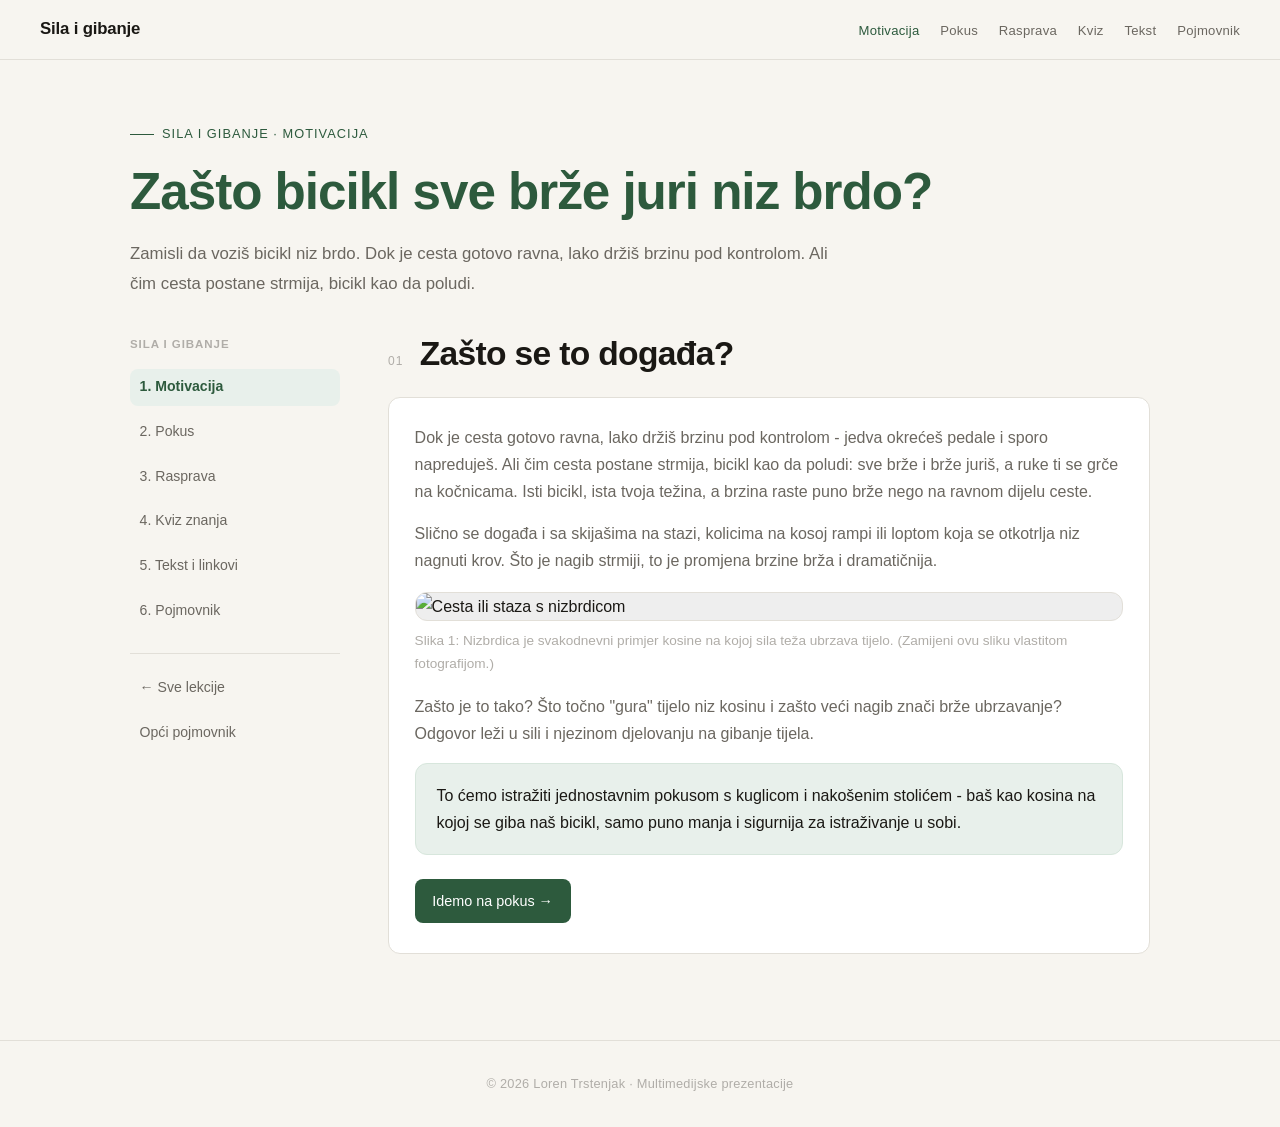
==== index.html @ 96370e66 "Add files via upload" ====
<!DOCTYPE html>
<html lang="hr">
<head>
  <meta charset="UTF-8" />
  <meta name="viewport" content="width=device-width, initial-scale=1.0" />
  <title>Motivacija · Sila i gibanje | Loren Trstenjak</title>
  <link rel="stylesheet" href="style.css" />
</head>
<body>
  <nav class="topnav">
    <a class="nav-logo" href="index.html">Sila i gibanje</a>
    <ul class="nav-links">
      <li><a href="index.html" class="active">Motivacija</a></li>
      <li><a href="pokus.html">Pokus</a></li>
      <li><a href="rasprava.html">Rasprava</a></li>
      <li><a href="kviz.html">Kviz</a></li>
      <li><a href="tekst-i-linkovi.html">Tekst</a></li>
      <li><a href="pojmovnik.html">Pojmovnik</a></li>
    </ul>
  </nav>

  <div class="hero">
    <span class="hero-eyebrow">Sila i gibanje · Motivacija</span>
    <h1>Zašto bicikl sve brže juri niz brdo?</h1>
    <p class="hero-desc">
      Zamisli da voziš bicikl niz brdo. Dok je cesta gotovo ravna, lako držiš brzinu pod kontrolom.
      Ali čim cesta postane strmija, bicikl kao da poludi.
    </p>
  </div>

  <div class="layout">
    <aside class="sidebar">
      <div class="sidebar-title">Sila i gibanje</div>
      <ul>
        <li><a href="index.html" class="active">1. Motivacija</a></li>
        <li><a href="pokus.html">2. Pokus</a></li>
        <li><a href="rasprava.html">3. Rasprava</a></li>
        <li><a href="kviz.html">4. Kviz znanja</a></li>
        <li><a href="tekst-i-linkovi.html">5. Tekst i linkovi</a></li>
        <li><a href="pojmovnik.html">6. Pojmovnik</a></li>
      </ul>
      <div class="divider"></div>
      <ul>
        <!-- TODO: prilagodi ove linkove kad postaviš glavnu GitHub stranicu -->
        <li><a href="../index.html">← Sve lekcije</a></li>
        <li><a href="../pojmovnik.html">Opći pojmovnik</a></li>
      </ul>
    </aside>

    <main class="content">
      <div class="section-header">
        <span class="section-label">01</span>
        <h2 class="section-title">Zašto se to događa?</h2>
      </div>

      <div class="card">
        <p>
          Dok je cesta gotovo ravna, lako držiš brzinu pod kontrolom - jedva okrećeš pedale i sporo napreduješ.
          Ali čim cesta postane strmija, bicikl kao da poludi: sve brže i brže juriš, a ruke ti se grče na kočnicama.
          Isti bicikl, ista tvoja težina, a brzina raste puno brže nego na ravnom dijelu ceste.
        </p>
        <p>
          Slično se događa i sa skijašima na stazi, kolicima na kosoj rampi ili loptom koja se otkotrlja niz nagnuti krov.
          Što je nagib strmiji, to je promjena brzine brža i dramatičnija.
        </p>

        <figure>
          <img src="images/motivacija-1.jpg" alt="Cesta ili staza s nizbrdicom" />
          <figcaption>Slika 1: Nizbrdica je svakodnevni primjer kosine na kojoj sila teža ubrzava tijelo. (Zamijeni ovu sliku vlastitom fotografijom.)</figcaption>
        </figure>

        <p>
          Zašto je to tako? Što točno "gura" tijelo niz kosinu i zašto veći nagib znači brže ubrzavanje?
          Odgovor leži u sili i njezinom djelovanju na gibanje tijela.
        </p>

        <div class="highlight">
          To ćemo istražiti jednostavnim pokusom s kuglicom i nakošenim stolićem - baš kao kosina na kojoj se giba naš bicikl, samo puno manja i sigurnija za istraživanje u sobi.
        </div>

        <p style="margin-top: 1.2rem;">
          <a class="btn" href="pokus.html">Idemo na pokus →</a>
        </p>
      </div>
    </main>
  </div>

  <footer>
    © 2026 Loren Trstenjak · Multimedijske prezentacije
  </footer>
</body>
</html>
---- style.css ----
:root {
  --bg: #f7f5f0;
  --surface: #ffffff;
  --ink: #1a1814;
  --ink-muted: #6b6760;
  --ink-faint: #b0ada8;
  --accent: #2d5a3d;
  --accent-light: #e8f0eb;
  --border: #e2dfd8;
  --sans: 'SF Pro Text', -apple-system, BlinkMacSystemFont, 'Helvetica Neue', sans-serif;
  --radius: 12px;
}
*, *::before, *::after { box-sizing: border-box; margin: 0; padding: 0; }
html { scroll-behavior: smooth; }
body {
  font-family: var(--sans);
  background: var(--bg);
  color: var(--ink);
  font-size: 16px;
  line-height: 1.7;
  min-height: 100vh;
}

/* Horizontalni meni (gornja traka) */
nav.topnav {
  position: sticky;
  top: 0;
  z-index: 100;
  background: rgba(247, 245, 240, 0.92);
  backdrop-filter: blur(12px);
  border-bottom: 1px solid var(--border);
  padding: 0.6rem 2.5rem;
  display: flex;
  align-items: center;
  justify-content: space-between;
  min-height: 60px;
  flex-wrap: wrap;
  gap: 0.6rem;
}
.nav-logo {
  font-size: 1.05rem;
  font-weight: 600;
  color: var(--ink);
  text-decoration: none;
  letter-spacing: -0.01em;
  white-space: nowrap;
}
.nav-links {
  display: flex;
  gap: 1.3rem;
  list-style: none;
  flex-wrap: wrap;
}
.nav-links a {
  font-size: 0.82rem;
  font-weight: 500;
  color: var(--ink-muted);
  text-decoration: none;
  letter-spacing: 0.02em;
  transition: color 0.2s;
}
.nav-links a:hover,
.nav-links a.active { color: var(--accent); }

/* Hero */
.hero {
  padding: 3.5rem 2.5rem 2.2rem;
  max-width: 1100px;
  margin: 0 auto;
}
.hero-eyebrow {
  display: inline-flex;
  align-items: center;
  gap: 8px;
  font-size: 0.8rem;
  font-weight: 500;
  letter-spacing: 0.08em;
  text-transform: uppercase;
  color: var(--accent);
  margin-bottom: 1.1rem;
}
.hero-eyebrow::before { content: ''; display: block; width: 24px; height: 1.5px; background: var(--accent); }
.hero h1 {
  font-size: clamp(2.1rem, 4.6vw, 3.2rem);
  line-height: 1.15;
  letter-spacing: -0.02em;
  color: var(--accent);
  margin-bottom: 1.1rem;
}
.hero-desc { font-size: 1.05rem; color: var(--ink-muted); max-width: 700px; line-height: 1.8; }

/* Layout: bočni (vertikalni) meni + sadržaj */
.layout {
  max-width: 1100px;
  margin: 0 auto;
  padding: 0 2.5rem 4rem;
  display: flex;
  gap: 3rem;
  align-items: flex-start;
}
.sidebar {
  width: 210px;
  flex-shrink: 0;
  position: sticky;
  top: 84px;
}
.sidebar-title {
  font-size: 0.72rem;
  font-weight: 600;
  letter-spacing: 0.08em;
  text-transform: uppercase;
  color: var(--ink-faint);
  margin-bottom: 0.9rem;
}
.sidebar ul { list-style: none; display: flex; flex-direction: column; gap: 0.5rem; margin-bottom: 1.5rem; }
.sidebar a {
  font-size: 0.88rem;
  color: var(--ink-muted);
  text-decoration: none;
  padding: 0.4rem 0.6rem;
  border-radius: 8px;
  display: block;
  transition: background 0.2s, color 0.2s;
}
.sidebar a:hover { background: var(--accent-light); color: var(--accent); }
.sidebar a.active { background: var(--accent-light); color: var(--accent); font-weight: 600; }
.sidebar .divider { height: 1px; background: var(--border); margin: 1rem 0; }

.content { flex: 1; min-width: 0; }

.section-header { display: flex; align-items: baseline; gap: 1rem; margin-bottom: 1.5rem; }
.section-label { font-size: 0.75rem; font-weight: 500; letter-spacing: 0.1em; text-transform: uppercase; color: var(--ink-faint); }
.section-title { font-size: clamp(1.5rem, 2.8vw, 2.1rem); letter-spacing: -0.02em; color: var(--ink); line-height: 1.15; }

.card {
  background: var(--surface);
  border: 1px solid var(--border);
  border-radius: var(--radius);
  padding: 1.6rem;
  margin-bottom: 1.4rem;
}
.card-number { font-size: 0.8rem; color: var(--ink-faint); margin-bottom: 0.4rem; }
.card-title { font-size: 1.12rem; font-weight: 600; margin-bottom: 0.9rem; }
.card p { color: var(--ink-muted); margin-bottom: 0.9rem; }
.card p:last-child { margin-bottom: 0; }
.card ol, .card ul { color: var(--ink-muted); padding-left: 1.2rem; margin-bottom: 0.9rem; }
.card li { margin-bottom: 0.4rem; }

.highlight {
  background: var(--accent-light);
  border: 1px solid #d7e6dc;
  border-radius: var(--radius);
  padding: 1.1rem 1.3rem;
  margin-top: 1rem;
}

figure { margin: 1.1rem 0; }
figure img {
  width: 100%;
  border-radius: var(--radius);
  border: 1px solid var(--border);
  display: block;
  background: #eee;
}
figcaption { font-size: 0.85rem; color: var(--ink-faint); margin-top: 0.5rem; }

.photo-grid { display: grid; grid-template-columns: repeat(2, 1fr); gap: 1rem; margin: 1.1rem 0; }
.photo-grid figure { margin: 0; }

video { width: 100%; border-radius: var(--radius); border: 1px solid var(--border); display: block; background: #000; }

.btn {
  display: inline-block;
  background: var(--accent);
  color: #fff;
  border: none;
  padding: 0.6rem 1.1rem;
  border-radius: 8px;
  font-size: 0.9rem;
  font-weight: 500;
  cursor: pointer;
  text-decoration: none;
  margin: 0.3rem 0.5rem 0.3rem 0;
  transition: opacity 0.2s;
}
.btn:hover { opacity: 0.85; }

.question-block { margin-bottom: 1.7rem; padding-bottom: 1.7rem; border-bottom: 1px solid var(--border); }
.question-block:last-child { border-bottom: none; }
.question-text { font-weight: 600; margin-bottom: 0.8rem; }
.answer-option { display: block; margin-bottom: 0.5rem; cursor: pointer; padding: 0.5rem 0.7rem; border-radius: 8px; border: 1px solid var(--border); font-size: 0.95rem; color: var(--ink); }
.answer-option:hover { background: var(--accent-light); }
.answer-option input { margin-right: 0.5rem; }
.feedback { margin-top: 0.7rem; padding: 0.8rem 1rem; border-radius: 8px; font-size: 0.9rem; display: none; }
.feedback.show { display: block; }
.feedback.correct { background: var(--accent-light); color: var(--accent); border: 1px solid #cfe4d7; }
.feedback.incorrect { background: #fbeaea; color: #9a3b3b; border: 1px solid #f0cccc; }

.fill-input { padding: 0.5rem 0.7rem; border-radius: 8px; border: 1px solid var(--border); font-size: 0.95rem; width: 240px; max-width: 100%; font-family: var(--sans); }

.quiz-result { margin-top: 1.6rem; padding: 1.4rem; border-radius: var(--radius); background: var(--accent-light); border: 1px solid #cfe4d7; display: none; animation: fadeUp 0.5s ease both; }
.quiz-result.show { display: block; }
.quiz-result .grade { font-size: 1.6rem; font-weight: 700; color: var(--accent); margin-top: 0.3rem; }

dl.pojmovnik dt { font-weight: 600; color: var(--accent); margin-top: 1.1rem; font-size: 1.02rem; }
dl.pojmovnik dt:first-child { margin-top: 0; }
dl.pojmovnik dd { color: var(--ink-muted); margin: 0.3rem 0 0; }

.info-table { width: 100%; border-collapse: collapse; margin-top: 0.5rem; }
.info-table td { vertical-align: top; padding: 1rem 1.2rem 1rem 0; border: none; }
.info-table td:first-child { width: 160px; color: var(--accent); font-weight: 600; }

.links-list, .literature-list { list-style: none; padding-left: 0; }
.links-list li, .literature-list li { margin-bottom: 0.8rem; color: var(--ink-muted); }
.links-list a, .literature-list a { color: var(--accent); text-decoration: none; font-weight: 500; }
.links-list a:hover, .literature-list a:hover { text-decoration: underline; }

footer { border-top: 1px solid var(--border); padding: 2rem 2.5rem; text-align: center; font-size: 0.8rem; color: var(--ink-faint); letter-spacing: 0.02em; }

@keyframes fadeUp { from { opacity: 0; transform: translateY(14px); } to { opacity: 1; transform: translateY(0); } }

@media (max-width: 820px) {
  .layout { flex-direction: column; }
  .sidebar { width: 100%; position: static; }
  .sidebar ul { flex-direction: row; flex-wrap: wrap; }
  .photo-grid { grid-template-columns: 1fr; }
  nav.topnav { padding: 0.6rem 1.2rem; }
  .hero, .layout { padding-left: 1.2rem; padding-right: 1.2rem; }
}
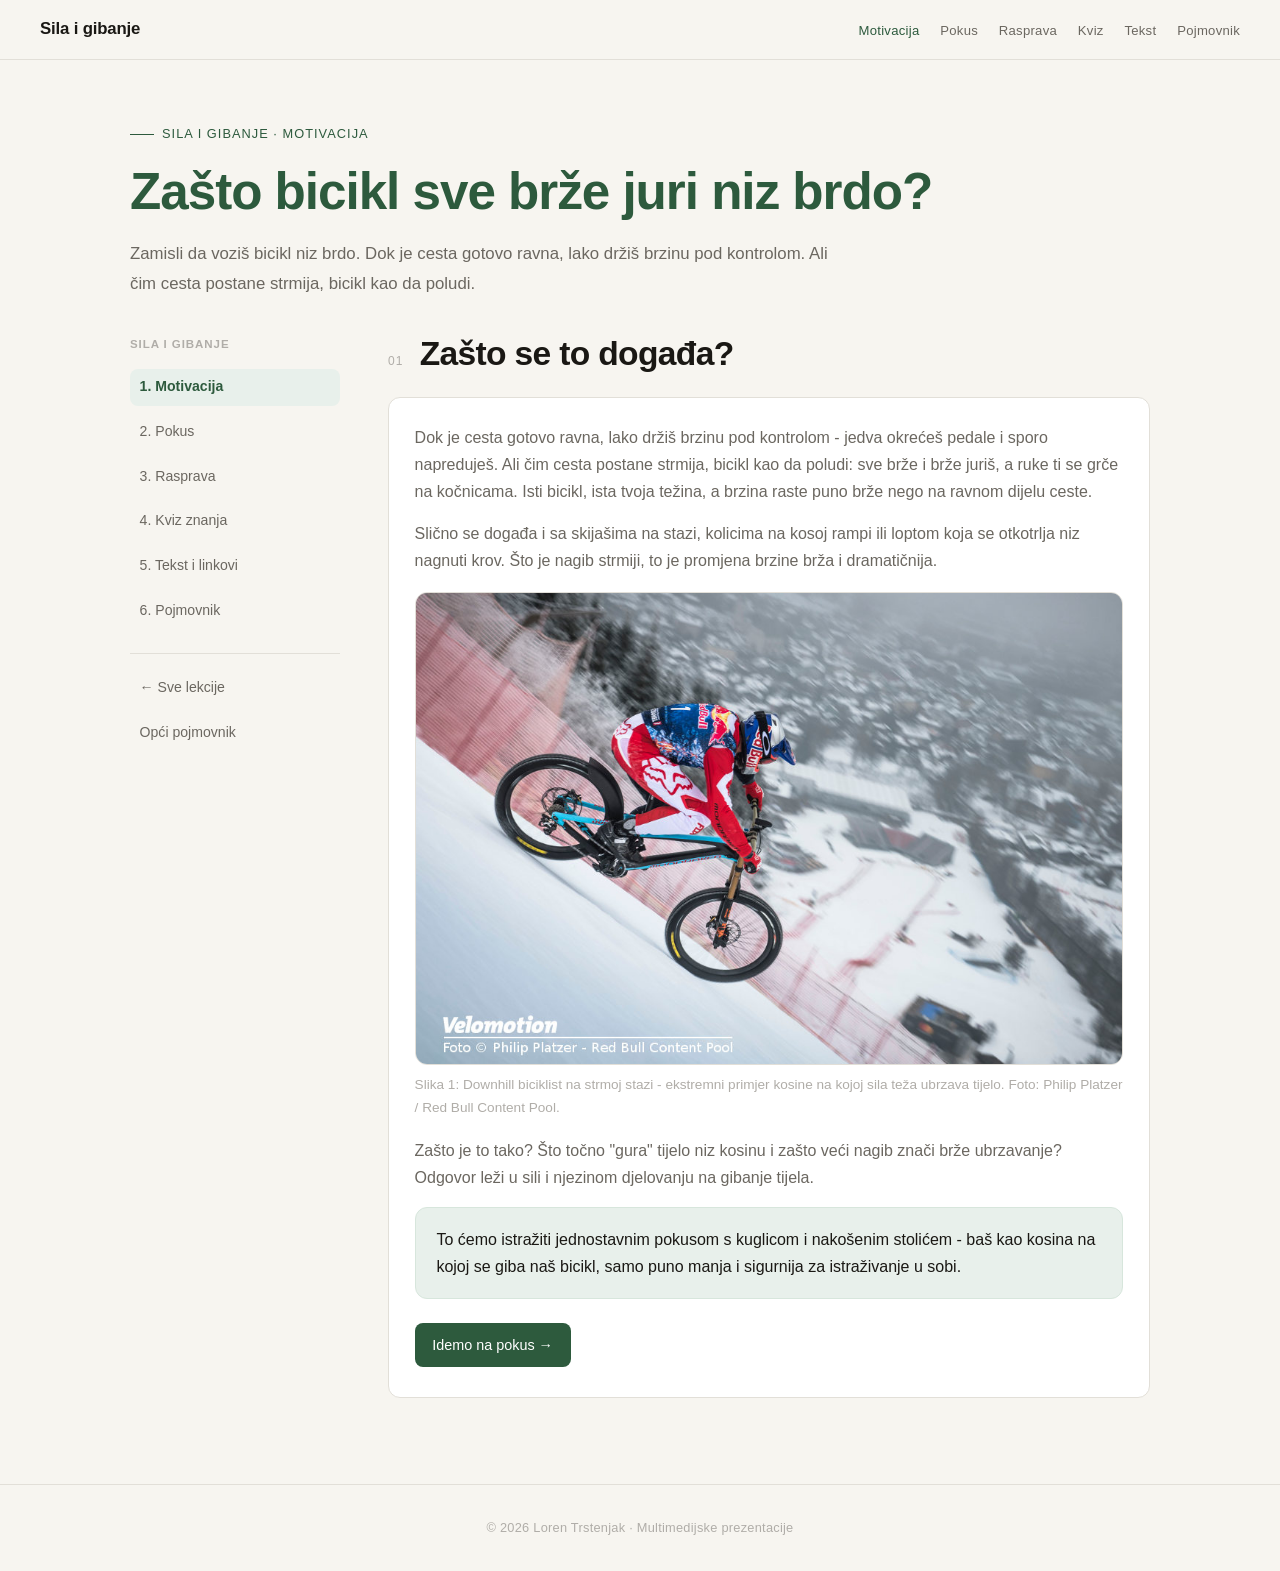
==== commit 3f00adf7: "Modify image description and caption in index.html Updated image alt text and caption for clarity." ====
--- a/index.html
+++ b/index.html
@@ -65,8 +65,8 @@
         </p>
 
         <figure>
-          <img src="images/motivacija-1.jpg" alt="Cesta ili staza s nizbrdicom" />
-          <figcaption>Slika 1: Nizbrdica je svakodnevni primjer kosine na kojoj sila teža ubrzava tijelo. (Zamijeni ovu sliku vlastitom fotografijom.)</figcaption>
+          <img src="images/motivacija-1.jpg" alt="Downhill biciklist spušta se strmom stazom niz brdo" />
+          <figcaption>Slika 1: Downhill biciklist na strmoj stazi - ekstremni primjer kosine na kojoj sila teža ubrzava tijelo. Foto: Philip Platzer / Red Bull Content Pool.</figcaption>
         </figure>
 
         <p>
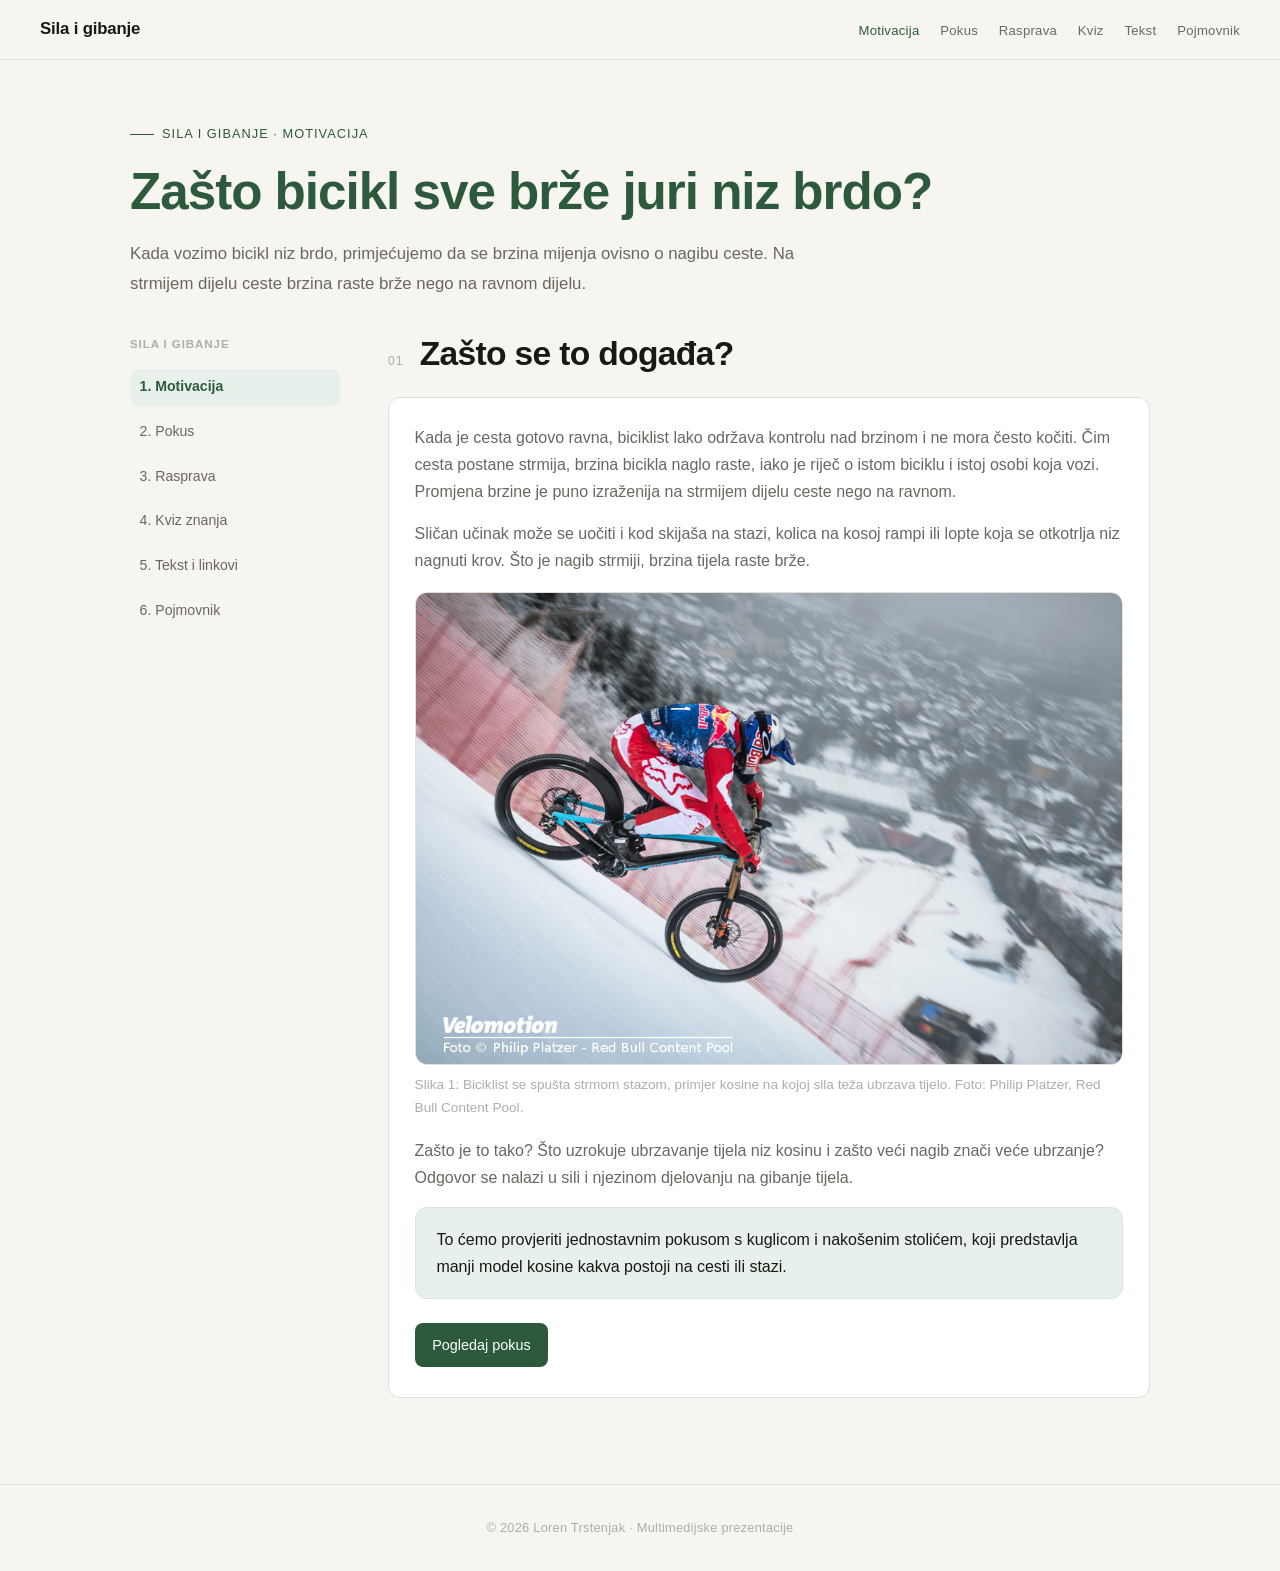
==== commit f0515ee1: "Refactor text for clarity and precision" ====
--- a/index.html
+++ b/index.html
@@ -23,8 +23,8 @@
     <span class="hero-eyebrow">Sila i gibanje · Motivacija</span>
     <h1>Zašto bicikl sve brže juri niz brdo?</h1>
     <p class="hero-desc">
-      Zamisli da voziš bicikl niz brdo. Dok je cesta gotovo ravna, lako držiš brzinu pod kontrolom.
-      Ali čim cesta postane strmija, bicikl kao da poludi.
+      Kada vozimo bicikl niz brdo, primjećujemo da se brzina mijenja ovisno o nagibu ceste.
+      Na strmijem dijelu ceste brzina raste brže nego na ravnom dijelu.
     </p>
   </div>
 
@@ -39,12 +39,6 @@
         <li><a href="tekst-i-linkovi.html">5. Tekst i linkovi</a></li>
         <li><a href="pojmovnik.html">6. Pojmovnik</a></li>
       </ul>
-      <div class="divider"></div>
-      <ul>
-        <!-- TODO: prilagodi ove linkove kad postaviš glavnu GitHub stranicu -->
-        <li><a href="../index.html">← Sve lekcije</a></li>
-        <li><a href="../pojmovnik.html">Opći pojmovnik</a></li>
-      </ul>
     </aside>
 
     <main class="content">
@@ -55,31 +49,31 @@
 
       <div class="card">
         <p>
-          Dok je cesta gotovo ravna, lako držiš brzinu pod kontrolom - jedva okrećeš pedale i sporo napreduješ.
-          Ali čim cesta postane strmija, bicikl kao da poludi: sve brže i brže juriš, a ruke ti se grče na kočnicama.
-          Isti bicikl, ista tvoja težina, a brzina raste puno brže nego na ravnom dijelu ceste.
+          Kada je cesta gotovo ravna, biciklist lako održava kontrolu nad brzinom i ne mora često kočiti.
+          Čim cesta postane strmija, brzina bicikla naglo raste, iako je riječ o istom biciklu i istoj osobi koja vozi.
+          Promjena brzine je puno izraženija na strmijem dijelu ceste nego na ravnom.
         </p>
         <p>
-          Slično se događa i sa skijašima na stazi, kolicima na kosoj rampi ili loptom koja se otkotrlja niz nagnuti krov.
-          Što je nagib strmiji, to je promjena brzine brža i dramatičnija.
+          Sličan učinak može se uočiti i kod skijaša na stazi, kolica na kosoj rampi ili lopte koja se otkotrlja niz nagnuti krov.
+          Što je nagib strmiji, brzina tijela raste brže.
         </p>
 
         <figure>
-          <img src="images/motivacija-1.jpg" alt="Downhill biciklist spušta se strmom stazom niz brdo" />
-          <figcaption>Slika 1: Downhill biciklist na strmoj stazi - ekstremni primjer kosine na kojoj sila teža ubrzava tijelo. Foto: Philip Platzer / Red Bull Content Pool.</figcaption>
+          <img src="images/motivacija-1.jpg" alt="Biciklist na strmoj brdskoj stazi" />
+          <figcaption>Slika 1: Biciklist se spušta strmom stazom, primjer kosine na kojoj sila teža ubrzava tijelo. Foto: Philip Platzer, Red Bull Content Pool.</figcaption>
         </figure>
 
         <p>
-          Zašto je to tako? Što točno "gura" tijelo niz kosinu i zašto veći nagib znači brže ubrzavanje?
-          Odgovor leži u sili i njezinom djelovanju na gibanje tijela.
+          Zašto je to tako? Što uzrokuje ubrzavanje tijela niz kosinu i zašto veći nagib znači veće ubrzanje?
+          Odgovor se nalazi u sili i njezinom djelovanju na gibanje tijela.
         </p>
 
         <div class="highlight">
-          To ćemo istražiti jednostavnim pokusom s kuglicom i nakošenim stolićem - baš kao kosina na kojoj se giba naš bicikl, samo puno manja i sigurnija za istraživanje u sobi.
+          To ćemo provjeriti jednostavnim pokusom s kuglicom i nakošenim stolićem, koji predstavlja manji model kosine kakva postoji na cesti ili stazi.
         </div>
 
         <p style="margin-top: 1.2rem;">
-          <a class="btn" href="pokus.html">Idemo na pokus →</a>
+          <a class="btn" href="pokus.html">Pogledaj pokus</a>
         </p>
       </div>
     </main>
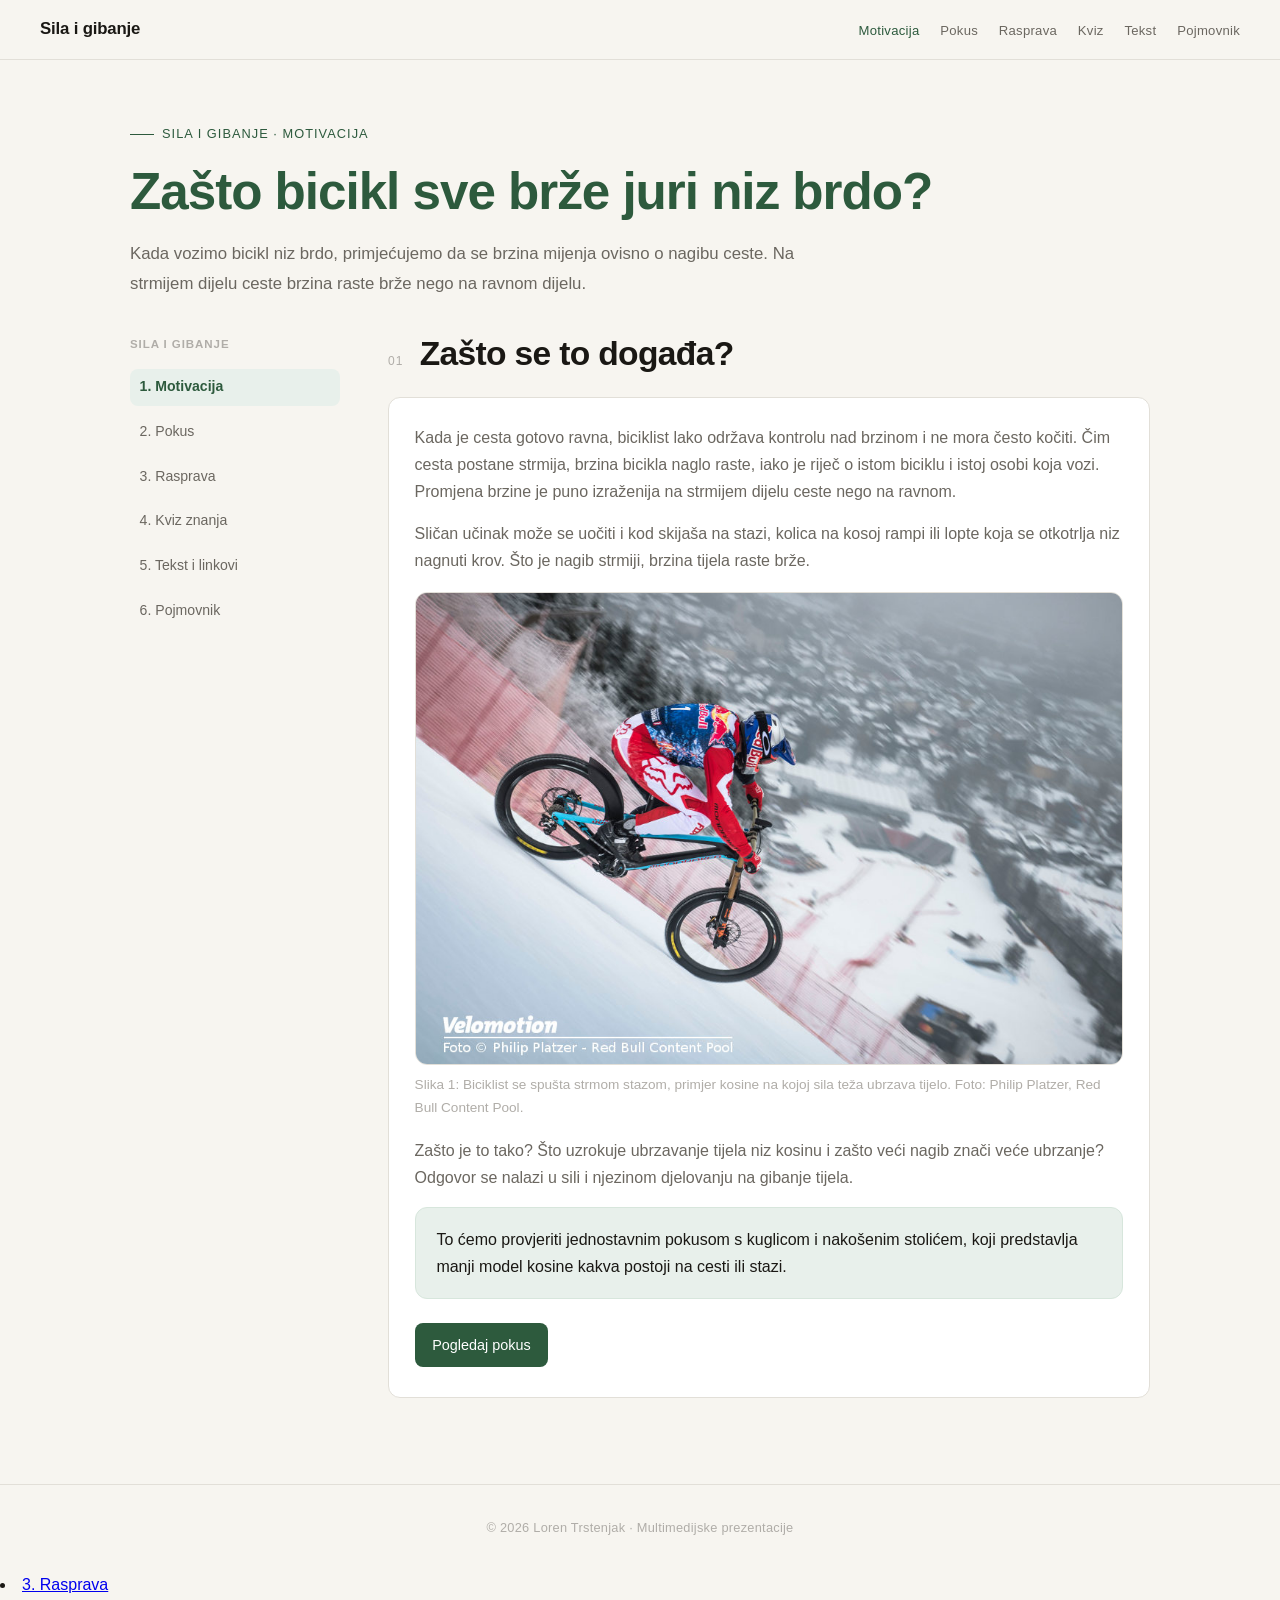
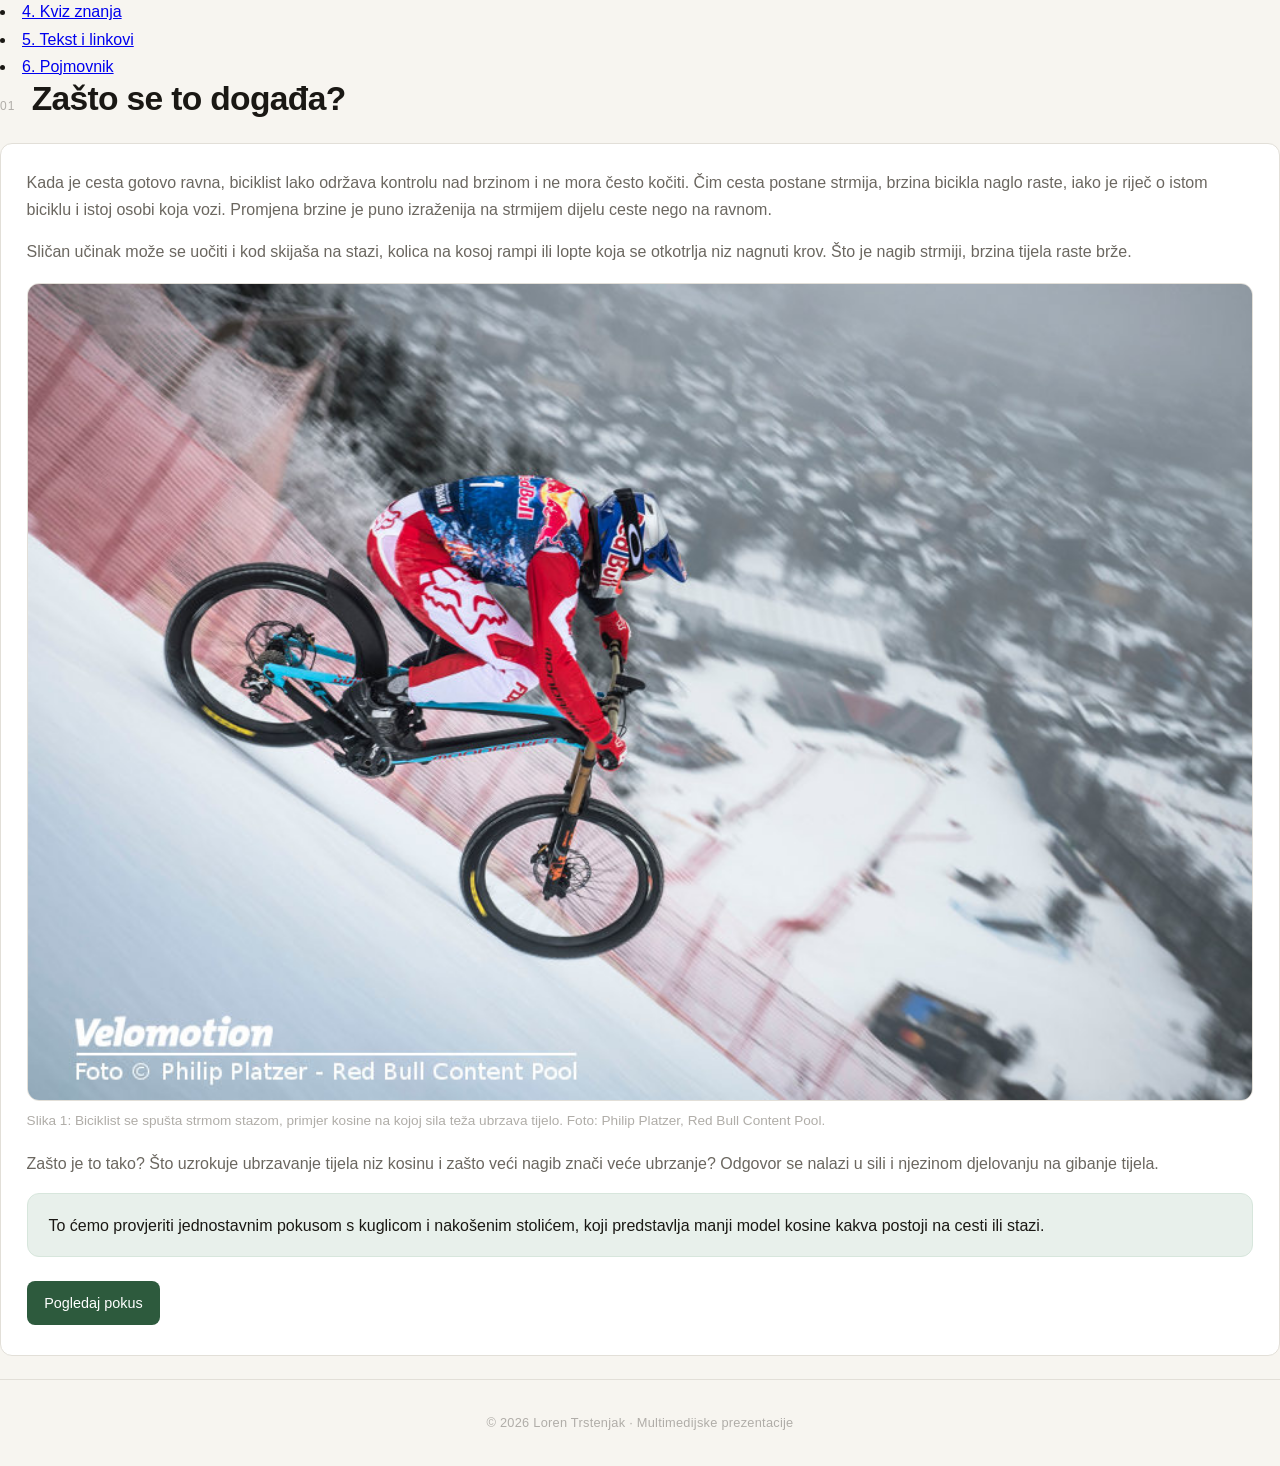
==== commit d7e33c6a: "Add main content and navigation links to index.html" ====
--- a/index.html
+++ b/index.html
@@ -83,4 +83,53 @@
     © 2026 Loren Trstenjak · Multimedijske prezentacije
   </footer>
 </body>
+</html>        <li><a href="rasprava.html">3. Rasprava</a></li>
+        <li><a href="kviz.html">4. Kviz znanja</a></li>
+        <li><a href="tekst-i-linkovi.html">5. Tekst i linkovi</a></li>
+        <li><a href="pojmovnik.html">6. Pojmovnik</a></li>
+      </ul>
+    </aside>
+
+    <main class="content">
+      <div class="section-header">
+        <span class="section-label">01</span>
+        <h2 class="section-title">Zašto se to događa?</h2>
+      </div>
+
+      <div class="card">
+        <p>
+          Kada je cesta gotovo ravna, biciklist lako održava kontrolu nad brzinom i ne mora često kočiti.
+          Čim cesta postane strmija, brzina bicikla naglo raste, iako je riječ o istom biciklu i istoj osobi koja vozi.
+          Promjena brzine je puno izraženija na strmijem dijelu ceste nego na ravnom.
+        </p>
+        <p>
+          Sličan učinak može se uočiti i kod skijaša na stazi, kolica na kosoj rampi ili lopte koja se otkotrlja niz nagnuti krov.
+          Što je nagib strmiji, brzina tijela raste brže.
+        </p>
+
+        <figure>
+          <img src="images/motivacija-1.jpg" alt="Biciklist na strmoj brdskoj stazi" />
+          <figcaption>Slika 1: Biciklist se spušta strmom stazom, primjer kosine na kojoj sila teža ubrzava tijelo. Foto: Philip Platzer, Red Bull Content Pool.</figcaption>
+        </figure>
+
+        <p>
+          Zašto je to tako? Što uzrokuje ubrzavanje tijela niz kosinu i zašto veći nagib znači veće ubrzanje?
+          Odgovor se nalazi u sili i njezinom djelovanju na gibanje tijela.
+        </p>
+
+        <div class="highlight">
+          To ćemo provjeriti jednostavnim pokusom s kuglicom i nakošenim stolićem, koji predstavlja manji model kosine kakva postoji na cesti ili stazi.
+        </div>
+
+        <p style="margin-top: 1.2rem;">
+          <a class="btn" href="pokus.html">Pogledaj pokus</a>
+        </p>
+      </div>
+    </main>
+  </div>
+
+  <footer>
+    © 2026 Loren Trstenjak · Multimedijske prezentacije
+  </footer>
+</body>
 </html>
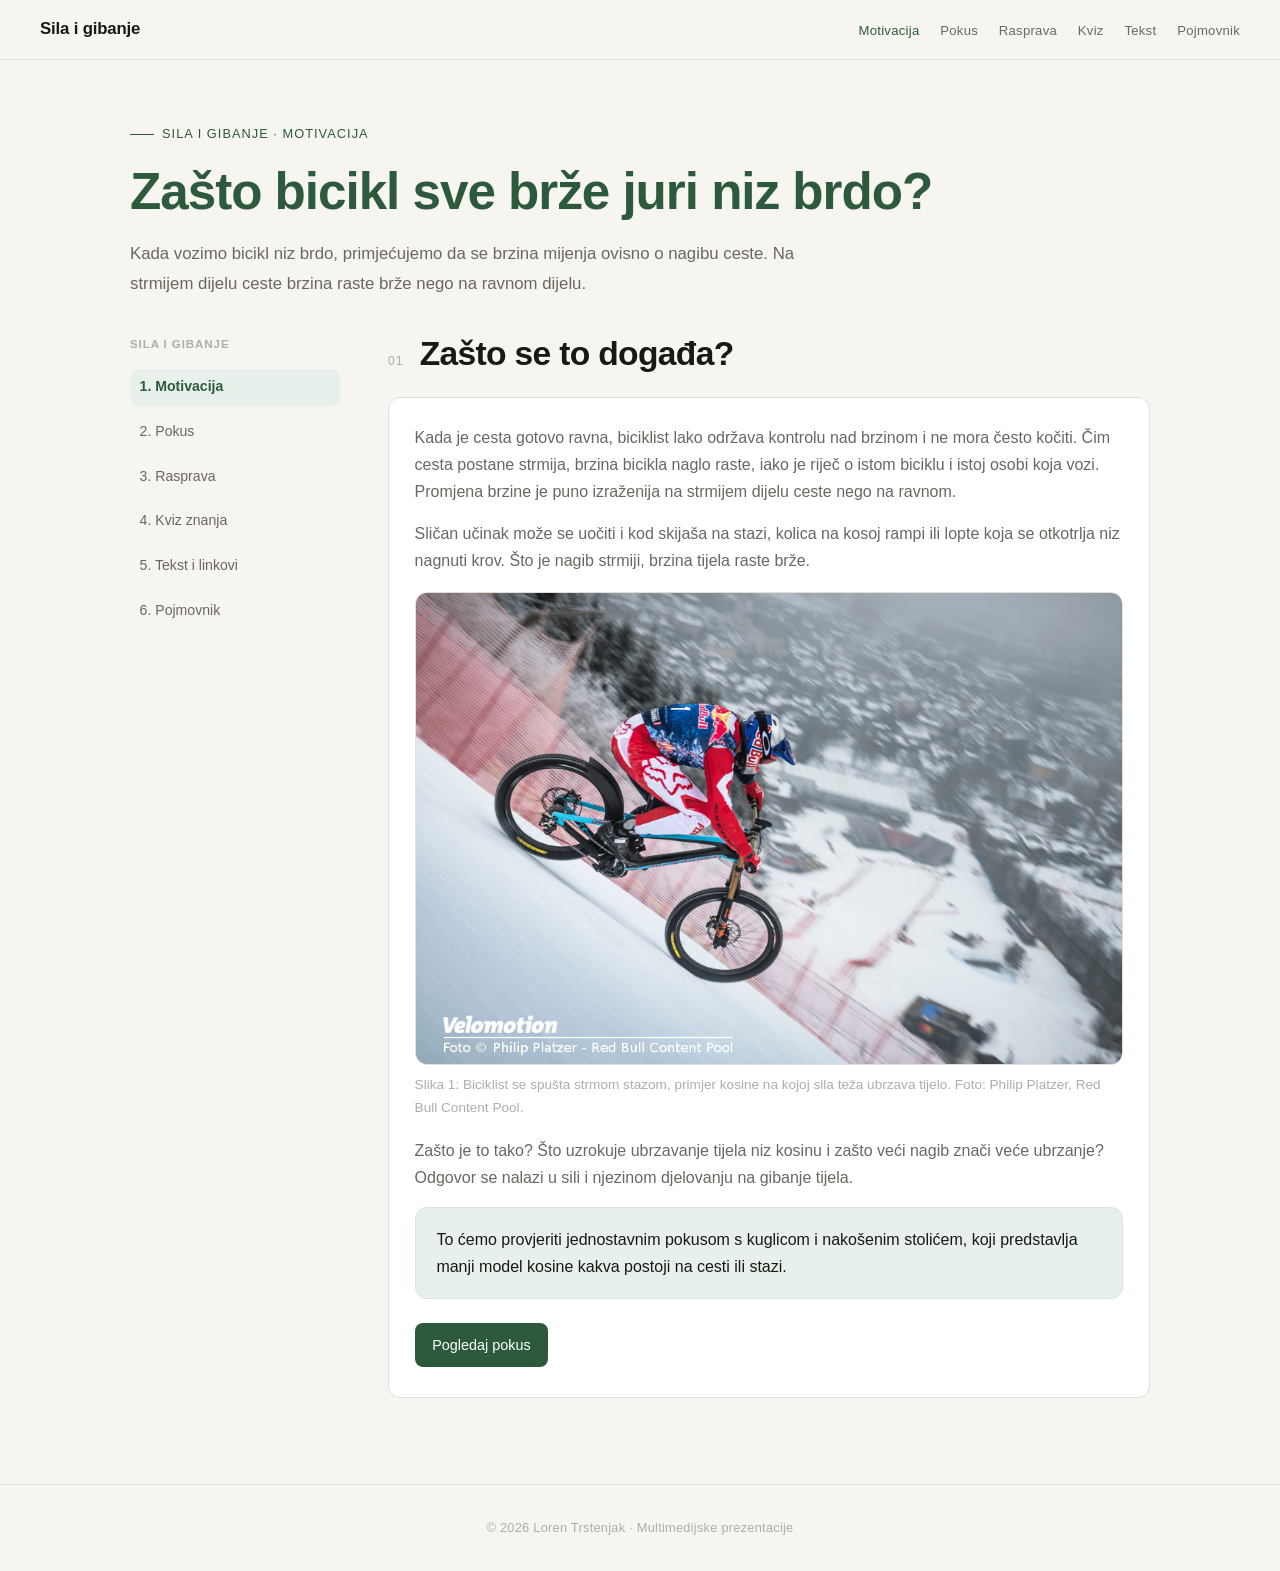
==== commit a427b6b2: "Remove unused HTML content from index.html" ====
--- a/index.html
+++ b/index.html
@@ -83,53 +83,4 @@
     © 2026 Loren Trstenjak · Multimedijske prezentacije
   </footer>
 </body>
-</html>        <li><a href="rasprava.html">3. Rasprava</a></li>
-        <li><a href="kviz.html">4. Kviz znanja</a></li>
-        <li><a href="tekst-i-linkovi.html">5. Tekst i linkovi</a></li>
-        <li><a href="pojmovnik.html">6. Pojmovnik</a></li>
-      </ul>
-    </aside>
-
-    <main class="content">
-      <div class="section-header">
-        <span class="section-label">01</span>
-        <h2 class="section-title">Zašto se to događa?</h2>
-      </div>
-
-      <div class="card">
-        <p>
-          Kada je cesta gotovo ravna, biciklist lako održava kontrolu nad brzinom i ne mora često kočiti.
-          Čim cesta postane strmija, brzina bicikla naglo raste, iako je riječ o istom biciklu i istoj osobi koja vozi.
-          Promjena brzine je puno izraženija na strmijem dijelu ceste nego na ravnom.
-        </p>
-        <p>
-          Sličan učinak može se uočiti i kod skijaša na stazi, kolica na kosoj rampi ili lopte koja se otkotrlja niz nagnuti krov.
-          Što je nagib strmiji, brzina tijela raste brže.
-        </p>
-
-        <figure>
-          <img src="images/motivacija-1.jpg" alt="Biciklist na strmoj brdskoj stazi" />
-          <figcaption>Slika 1: Biciklist se spušta strmom stazom, primjer kosine na kojoj sila teža ubrzava tijelo. Foto: Philip Platzer, Red Bull Content Pool.</figcaption>
-        </figure>
-
-        <p>
-          Zašto je to tako? Što uzrokuje ubrzavanje tijela niz kosinu i zašto veći nagib znači veće ubrzanje?
-          Odgovor se nalazi u sili i njezinom djelovanju na gibanje tijela.
-        </p>
-
-        <div class="highlight">
-          To ćemo provjeriti jednostavnim pokusom s kuglicom i nakošenim stolićem, koji predstavlja manji model kosine kakva postoji na cesti ili stazi.
-        </div>
-
-        <p style="margin-top: 1.2rem;">
-          <a class="btn" href="pokus.html">Pogledaj pokus</a>
-        </p>
-      </div>
-    </main>
-  </div>
-
-  <footer>
-    © 2026 Loren Trstenjak · Multimedijske prezentacije
-  </footer>
-</body>
 </html>
